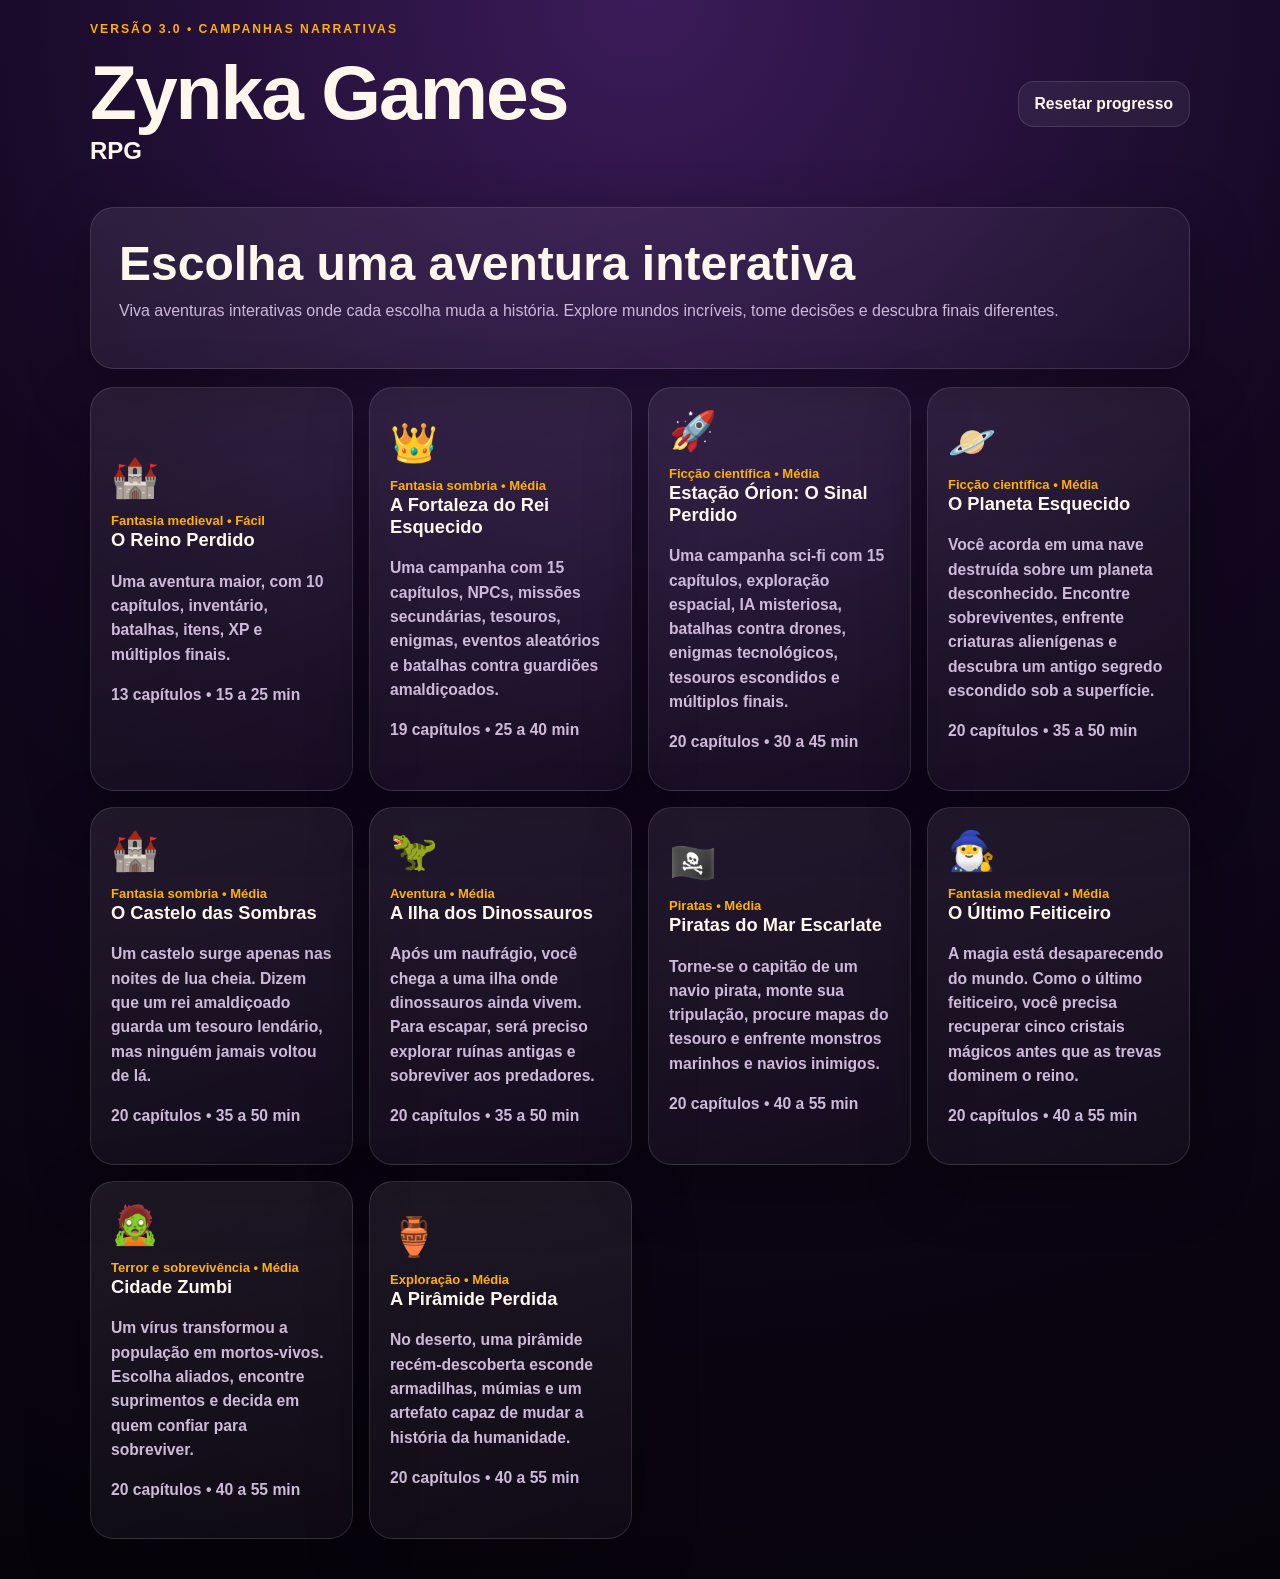
==== index.html @ 3a62dd5e "update index.html" ====
<!DOCTYPE html>
<html lang="pt-BR">
<head>
  <link rel="shortcut icon" href="LogoZM.ico" type="image/x-icon" />
  <meta charset="UTF-8" />
  <meta name="viewport" content="width=device-width, initial-scale=1.0" />
  <title>Zynka Games 3.0</title>
  <link rel="stylesheet" href="style.css" />
</head>
<body>
  <div class="app">
    <header class="topbar">
      <div>
        <p class="eyebrow">Versão 3.0 • Campanhas narrativas</p>
        <h1>Zynka Games</h1>
        <h2>RPG</h2>
      </div>
      <button id="resetBtn" class="ghost">Resetar progresso</button>
    </header>

    <main>
      <section id="homeScreen" class="screen active">
        <div class="hero-card">
          <h2>Escolha uma aventura interativa</h2>
          <p>
            Viva aventuras interativas onde cada escolha muda a história. Explore mundos incríveis, tome decisões e descubra finais diferentes.
          </p>
        </div>
        <div id="adventureList" class="grid"></div>
      </section>

      <section id="characterScreen" class="screen">
        <button class="backBtn ghost">← Voltar</button>
        <div class="panel">
          <h2 id="selectedAdventureTitle">Criar personagem</h2>
          <p id="selectedAdventureDesc"></p>
          <label for="heroName">Nome do herói</label>
          <input id="heroName" type="text" maxlength="24" placeholder="Ex: Catarino, Luna, Ragnar" />
          <div class="class-grid">
            <button class="class-card" data-class="Guerreiro">⚔️<strong>Guerreiro</strong><span>Mais vida, defesa e ataque equilibrado.</span></button>
            <button class="class-card" data-class="Mago">🔮<strong>Mago</strong><span>Ataque forte, vida menor e orbe inicial.</span></button>
            <button class="class-card" data-class="Ladino">🗡️<strong>Ladino</strong><span>Mais ouro inicial, agilidade e gazua.</span></button>
          </div>
          <button id="startAdventureBtn" class="primary">Começar aventura</button>
        </div>
      </section>

      <section id="gameScreen" class="screen">
        <div class="game-layout">
          <aside class="status-card">
            <button id="homeBtn" class="ghost full">🏠 Aventuras</button>
            <h3 id="heroDisplay">Herói</h3>
            <p id="adventureDisplay"></p>
            <div class="stat"><span>Vida</span><strong id="hpDisplay">0</strong></div>
            <div class="stat"><span>Ataque</span><strong id="atkDisplay">0</strong></div>
            <div class="stat"><span>Defesa</span><strong id="defDisplay">0</strong></div>
            <div class="stat"><span>Nível</span><strong id="levelDisplay">1</strong></div>
            <div class="stat"><span>XP</span><strong id="xpDisplay">0</strong></div>
            <div class="stat"><span>Ouro</span><strong id="goldDisplay">0</strong></div>
            <div class="inventory">
              <h4>Inventário</h4>
              <ul id="inventoryList"></ul>
            </div>
          </aside>

          <article class="story-card">
            <p id="chapterTag" class="eyebrow"></p>
            <img id="chapterImage" class="chapter-image hidden" alt="Imagem do capítulo" />
            <h2 id="storyTitle"></h2>
            <div id="sceneBox" class="scene-box hidden"></div>
            <div id="dialogueBox" class="dialogue-box hidden"></div>
            <p id="storyText"></p>
            <div id="sideQuestBox" class="sidequest hidden"></div>
            <div id="eventBox" class="event-box hidden"></div>
            <div id="battleBox" class="battle hidden"></div>
            <div id="choices" class="choices"></div>
          </article>
        </div>
      </section>
    </main>
  </div>

  <audio id="musicPlayer" loop></audio>
  <audio id="sfxPlayer"></audio>
  <script type="module" src="script.js"></script>
</body>
</html>
---- style.css ----
:root {
  --bg: #12071f;
  --panel: #21112f;
  --panel2: #2b173d;
  --text: #fff7ec;
  --muted: #ceb9db;
  --brand: #ffb000;
  --brand2: #8b5cf6;
  --danger: #ff5c7a;
  --ok: #28d47d;
  --border: rgba(255,255,255,.12);
  --shadow: 0 20px 60px rgba(0,0,0,.35);
}
* { box-sizing: border-box; }
body {
  margin: 0;
  font-family: Arial, Helvetica, sans-serif;
  background: radial-gradient(circle at top, #3b1b59 0%, var(--bg) 45%, #06030a 100%);
  color: var(--text);
  min-height: 100vh;
}
.app { width: min(1100px, 94vw); margin: 0 auto; padding: 22px 0 40px; }
.topbar { display: flex; align-items: center; justify-content: space-between; gap: 16px; margin-bottom: 22px; }
h1, h2, h3, p { margin-top: 0; }
h1 { font-size: clamp(2rem, 8vw, 4.8rem); margin-bottom: 0; letter-spacing: -2px; }
.eyebrow { color: var(--brand); text-transform: uppercase; letter-spacing: 2px; font-size: .76rem; font-weight: bold; }
.screen { display: none; }
.screen.active { display: block; }
.hero-card, .panel, .story-card, .status-card, .adventure-card {
  background: linear-gradient(160deg, rgba(255,255,255,.08), rgba(255,255,255,.03));
  border: 1px solid var(--border);
  border-radius: 24px;
  box-shadow: var(--shadow);
}
.hero-card { padding: 28px; margin-bottom: 18px; }
.hero-card h2 { font-size: clamp(1.6rem, 6vw, 3rem); margin-bottom: 8px; }
.hero-card p, .panel p, .adventure-card p, #storyText { color: var(--muted); line-height: 1.55; }
.grid { display: grid; grid-template-columns: repeat(auto-fit, minmax(240px, 1fr)); gap: 16px; }
.adventure-card { padding: 20px; text-align: left; cursor: pointer; transition: .2s; }
.adventure-card:hover { transform: translateY(-4px); border-color: rgba(255,176,0,.5); }
.adventure-card .icon { font-size: 2.4rem; display: block; margin-bottom: 10px; }
.adventure-card small { color: var(--brand); font-weight: bold; }
.panel { padding: 24px; max-width: 760px; margin: 0 auto; }
label { display: block; margin: 16px 0 8px; color: var(--brand); font-weight: bold; }
input { width: 100%; padding: 15px; border-radius: 16px; border: 1px solid var(--border); background: rgba(0,0,0,.3); color: var(--text); font-size: 1rem; }
.class-grid { display: grid; grid-template-columns: repeat(auto-fit, minmax(170px, 1fr)); gap: 12px; margin: 16px 0; }
.class-card { min-height: 130px; display: flex; flex-direction: column; gap: 8px; align-items: flex-start; }
.class-card.selected { border-color: var(--brand); background: rgba(255,176,0,.14); }
.class-card span { color: var(--muted); text-align: left; }
button { border: 1px solid var(--border); background: var(--panel2); color: var(--text); border-radius: 16px; padding: 13px 16px; font-size: .98rem; cursor: pointer; font-weight: bold; }
button:hover { filter: brightness(1.12); }
.primary { background: linear-gradient(135deg, var(--brand), #ff6a00); color: #241000; border: none; width: 100%; }
.ghost { background: rgba(255,255,255,.06); }
.full { width: 100%; margin-bottom: 16px; }
.backBtn { margin-bottom: 16px; }
.game-layout { display: grid; grid-template-columns: 280px 1fr; gap: 18px; }
.status-card, .story-card { padding: 20px; }
.status-card { align-self: start; position: sticky; top: 12px; }
.stat { display: flex; justify-content: space-between; padding: 10px 0; border-bottom: 1px solid var(--border); }
.stat strong { color: var(--brand); }
.inventory ul { padding-left: 18px; color: var(--muted); }
.inventory li { margin-bottom: 5px; }
.story-card { min-height: 500px; }
#storyTitle { font-size: clamp(1.6rem, 5vw, 2.8rem); }
.chapter-image { width: 100%; max-height: 280px; object-fit: cover; border-radius: 20px; margin-bottom: 18px; border: 1px solid var(--border); }
.choices { display: grid; gap: 12px; margin-top: 22px; }
.choice { text-align: left; background: rgba(139,92,246,.22); }
.choice.reward { background: rgba(40,212,125,.12); }
.choice.danger { background: rgba(255,92,122,.14); }
.choice.locked { opacity: .55; cursor: not-allowed; }
.battle { border: 1px solid rgba(255,92,122,.35); background: rgba(255,92,122,.1); border-radius: 18px; padding: 16px; margin: 18px 0; }
.battle img { width: 100%; max-height: 220px; object-fit: cover; border-radius: 16px; margin: 10px 0; }
.hidden { display: none; }
.toast {
  position: fixed; left: 50%; bottom: 22px; transform: translateX(-50%);
  background: #fff7ec; color: #16071f; padding: 12px 16px; border-radius: 999px;
  font-weight: bold; box-shadow: var(--shadow); z-index: 20; max-width: 92vw; text-align: center;
}
@media (max-width: 760px) {
  .topbar { align-items: flex-start; flex-direction: column; }
  .game-layout { grid-template-columns: 1fr; }
  .status-card { position: static; }
}
.scene-box, .dialogue-box, .sidequest, .event-box {
  border: 1px solid var(--border);
  background: rgba(255,255,255,.055);
  border-radius: 18px;
  padding: 14px 16px;
  margin: 14px 0;
  color: var(--muted);
  line-height: 1.5;
}
.scene-box strong, .dialogue-box strong, .sidequest strong, .event-box strong { color: var(--brand); }
.dialogue-box { display: flex; gap: 14px; align-items: flex-start; }
.dialogue-box img {
  width: 72px;
  height: 72px;
  object-fit: cover;
  border-radius: 18px;
  border: 1px solid var(--border);
  flex: 0 0 auto;
}
.dialogue-box p { margin: 6px 0 0; color: var(--text); }
.sidequest { border-color: rgba(255,176,0,.32); background: rgba(255,176,0,.08); }
.event-box { border-color: rgba(139,92,246,.35); background: rgba(139,92,246,.10); }
.save-card { border-color: rgba(40,212,125,.35); }
.error-card { border-color: rgba(255,92,122,.45); }
@media (max-width: 520px) {
  .dialogue-box { flex-direction: column; }
  .dialogue-box img { width: 100%; height: 160px; }
}
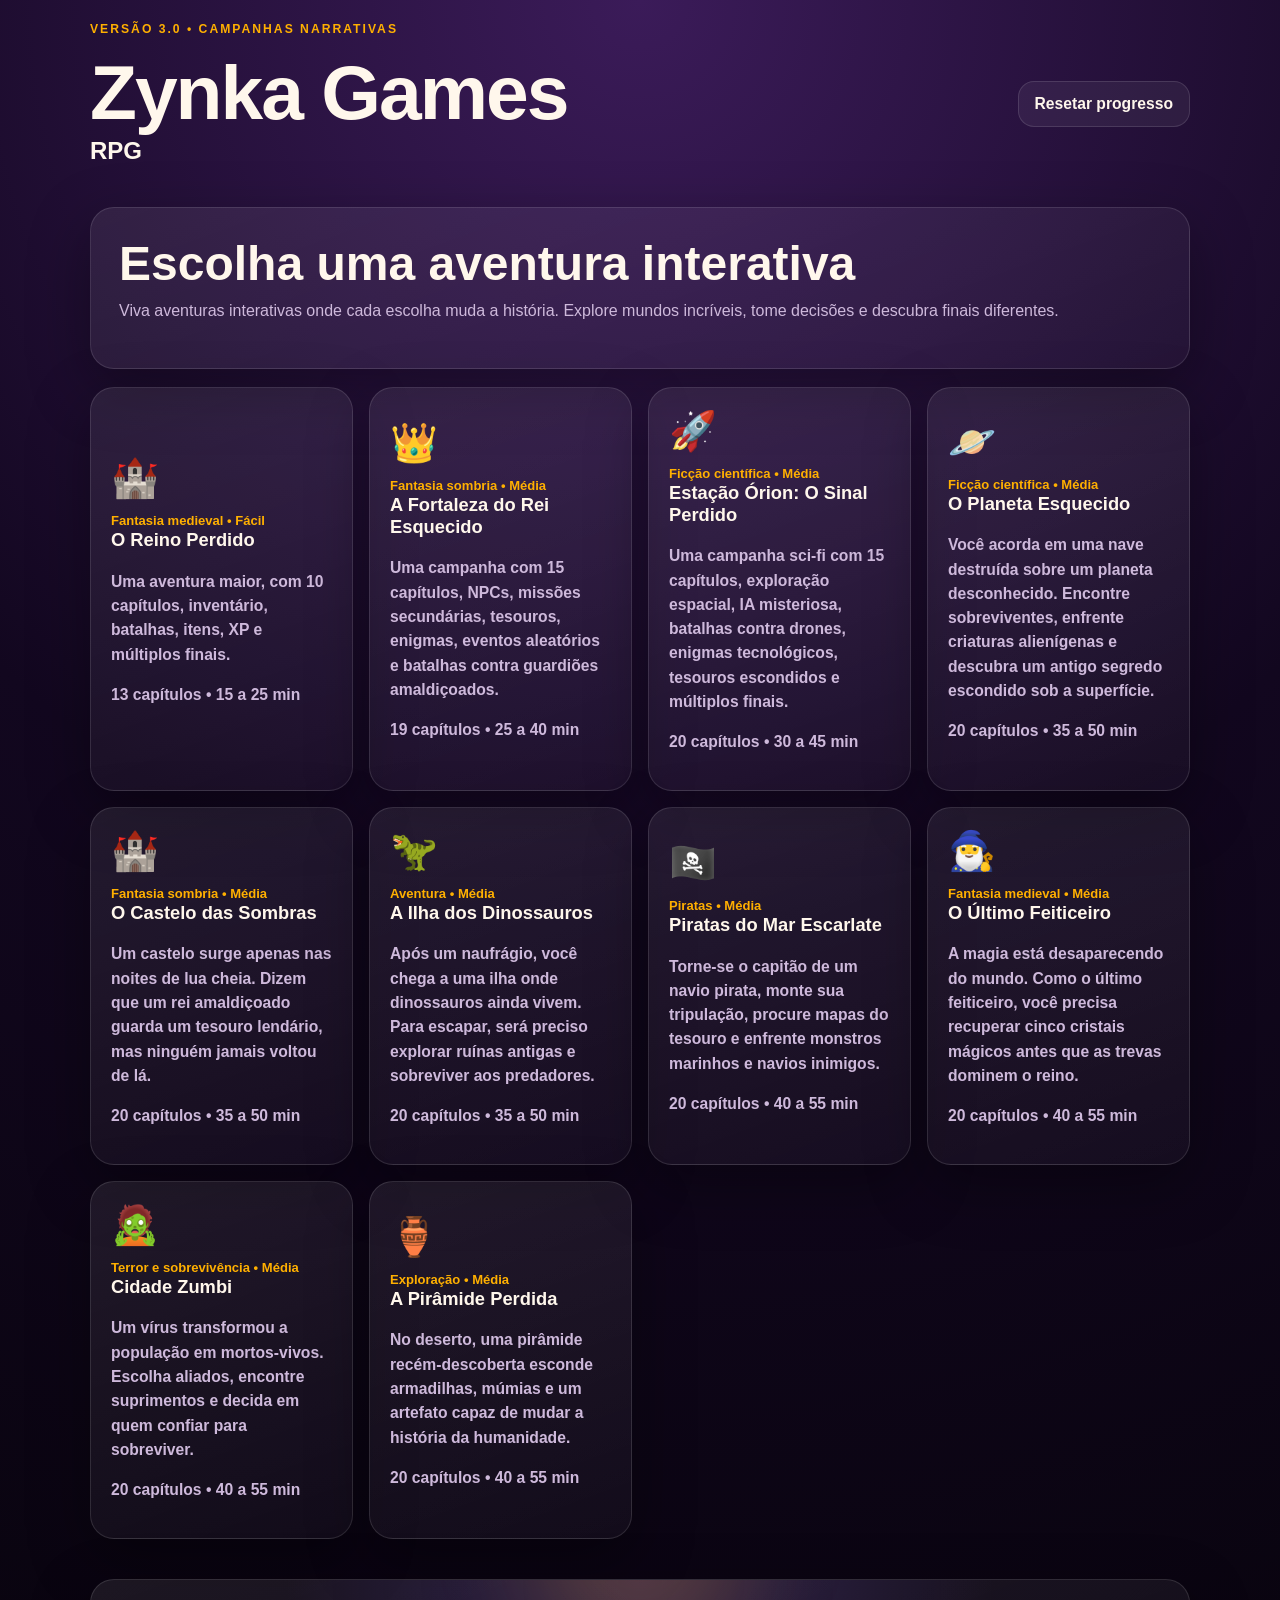
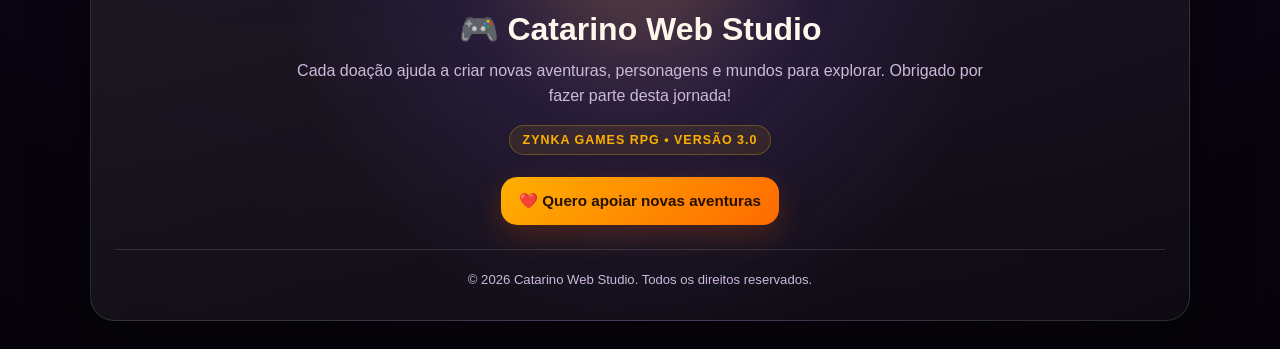
==== commit 676ba77a: "update" ====
--- a/index.html
+++ b/index.html
@@ -79,7 +79,38 @@
       </section>
     </main>
   </div>
+  <footer class="footer">
+  <div class="footer-content">
 
+    <h3>🎮 Catarino Web Studio</h3>
+
+    <p class="footer-text">
+      Cada doação ajuda a criar novas aventuras, personagens e mundos para explorar.
+      Obrigado por fazer parte desta jornada!
+    </p>
+
+    <p class="footer-version">
+      Zynka Games RPG • Versão 3.0
+    </p>
+
+    <div class="footer-buttons">
+
+      <a
+        href="SEU_LINK_MERCADO_PAGO"
+        target="_blank"
+        rel="noopener noreferrer"
+        class="footer-btn donate">
+        ❤️ Quero apoiar novas aventuras
+      </a>
+
+    </div>
+
+    <p class="footer-copy">
+      © 2026 Catarino Web Studio. Todos os direitos reservados.
+    </p>
+
+  </div>
+</footer>
   <audio id="musicPlayer" loop></audio>
   <audio id="sfxPlayer"></audio>
   <script type="module" src="script.js"></script>
--- a/style.css
+++ b/style.css
@@ -109,3 +109,181 @@
   .dialogue-box { flex-direction: column; }
   .dialogue-box img { width: 100%; height: 160px; }
 }
+/* =========================
+   RODAPÉ — ZYNKA GAMES
+========================= */
+
+.footer {
+  width: min(1100px, 94vw);
+  margin: 0 auto 28px;
+  padding: 0;
+}
+
+.footer-content {
+  position: relative;
+  overflow: hidden;
+  padding: 30px 24px;
+  text-align: center;
+
+  background:
+    radial-gradient(
+      circle at top,
+      rgba(139, 92, 246, .22),
+      transparent 55%
+    ),
+    linear-gradient(
+      160deg,
+      rgba(255, 255, 255, .08),
+      rgba(255, 255, 255, .03)
+    );
+
+  border: 1px solid var(--border);
+  border-radius: 24px;
+  box-shadow: var(--shadow);
+}
+
+/* Brilho decorativo no fundo */
+.footer-content::before {
+  content: "";
+  position: absolute;
+  width: 230px;
+  height: 230px;
+  top: -150px;
+  left: 50%;
+  transform: translateX(-50%);
+  border-radius: 50%;
+  background: rgba(255, 176, 0, .16);
+  filter: blur(45px);
+  pointer-events: none;
+}
+
+.footer-content > * {
+  position: relative;
+  z-index: 1;
+}
+
+.footer h3 {
+  margin-bottom: 10px;
+  color: var(--text);
+  font-size: clamp(1.4rem, 5vw, 2rem);
+}
+
+.footer-text {
+  max-width: 700px;
+  margin: 0 auto 12px;
+  color: var(--muted);
+  line-height: 1.6;
+}
+
+.footer-highlight {
+  max-width: 680px;
+  margin: 0 auto 20px;
+  color: var(--brand);
+  font-weight: bold;
+  line-height: 1.5;
+}
+
+.footer-version {
+  display: inline-block;
+  margin: 4px 0 22px;
+  padding: 7px 13px;
+
+  color: var(--brand);
+  background: rgba(255, 176, 0, .09);
+  border: 1px solid rgba(255, 176, 0, .28);
+  border-radius: 999px;
+
+  font-size: .78rem;
+  font-weight: bold;
+  letter-spacing: 1px;
+  text-transform: uppercase;
+}
+
+.footer-buttons {
+  display: flex;
+  flex-wrap: wrap;
+  justify-content: center;
+  gap: 12px;
+  margin-bottom: 24px;
+}
+
+.footer-btn {
+  display: inline-flex;
+  align-items: center;
+  justify-content: center;
+  min-height: 48px;
+  padding: 13px 18px;
+
+  color: var(--text);
+  background: rgba(139, 92, 246, .18);
+  border: 1px solid var(--border);
+  border-radius: 16px;
+
+  font-size: .95rem;
+  font-weight: bold;
+  text-decoration: none;
+
+  transition:
+    transform .2s ease,
+    filter .2s ease,
+    border-color .2s ease,
+    background .2s ease;
+}
+
+.footer-btn:hover {
+  transform: translateY(-3px);
+  filter: brightness(1.12);
+  border-color: rgba(139, 92, 246, .65);
+}
+
+.footer-btn:focus-visible {
+  outline: 3px solid rgba(255, 176, 0, .4);
+  outline-offset: 3px;
+}
+
+/* Botão principal de doação */
+.footer-btn.donate {
+  color: #241000;
+  background: linear-gradient(
+    135deg,
+    var(--brand),
+    #ff6a00
+  );
+  border: none;
+  box-shadow: 0 10px 30px rgba(255, 106, 0, .22);
+}
+
+.footer-btn.donate:hover {
+  transform: translateY(-4px) scale(1.02);
+  box-shadow: 0 14px 36px rgba(255, 106, 0, .32);
+}
+
+.footer-copy {
+  margin: 0;
+  padding-top: 20px;
+  color: var(--muted);
+  border-top: 1px solid var(--border);
+  font-size: .82rem;
+  line-height: 1.5;
+}
+
+/* Responsividade */
+@media (max-width: 620px) {
+  .footer {
+    margin-bottom: 18px;
+  }
+
+  .footer-content {
+    padding: 25px 18px;
+    border-radius: 20px;
+  }
+
+  .footer-buttons {
+    display: grid;
+    grid-template-columns: 1fr;
+  }
+
+  .footer-btn {
+    width: 100%;
+  }
+}
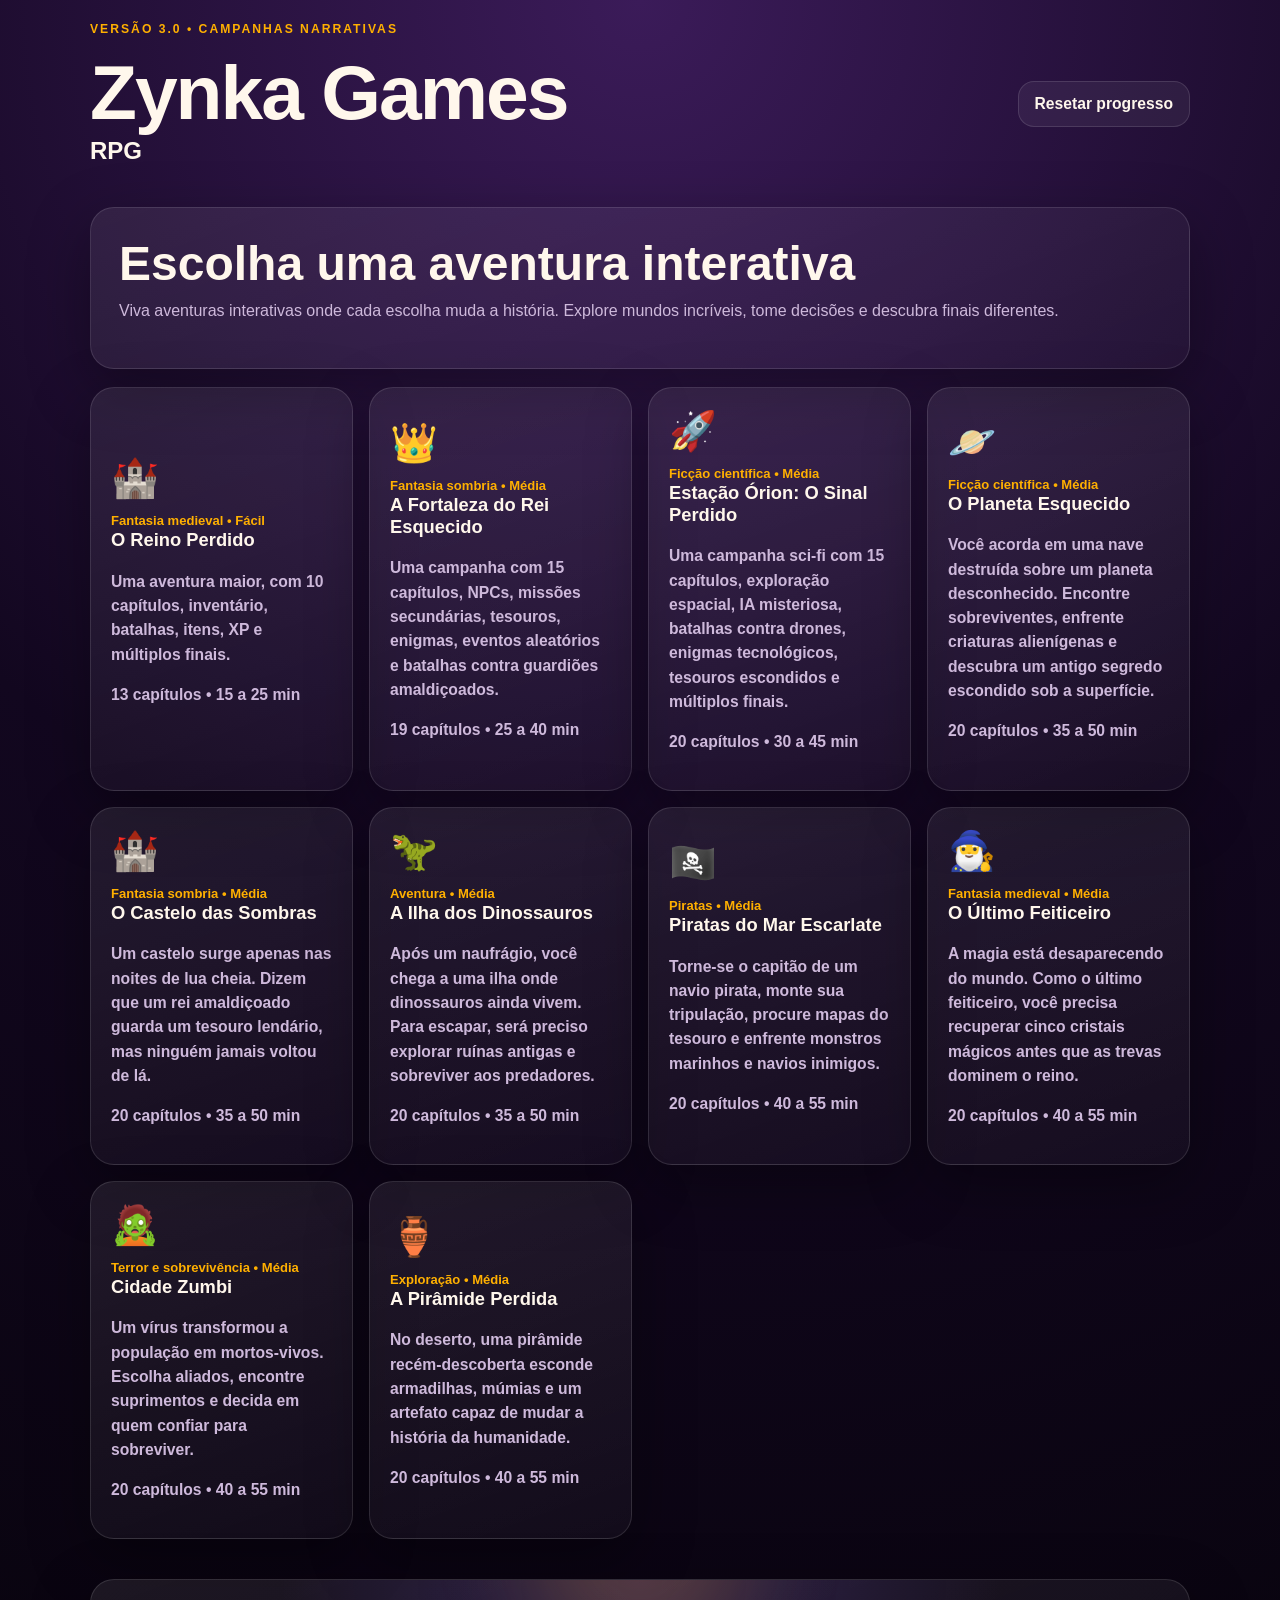
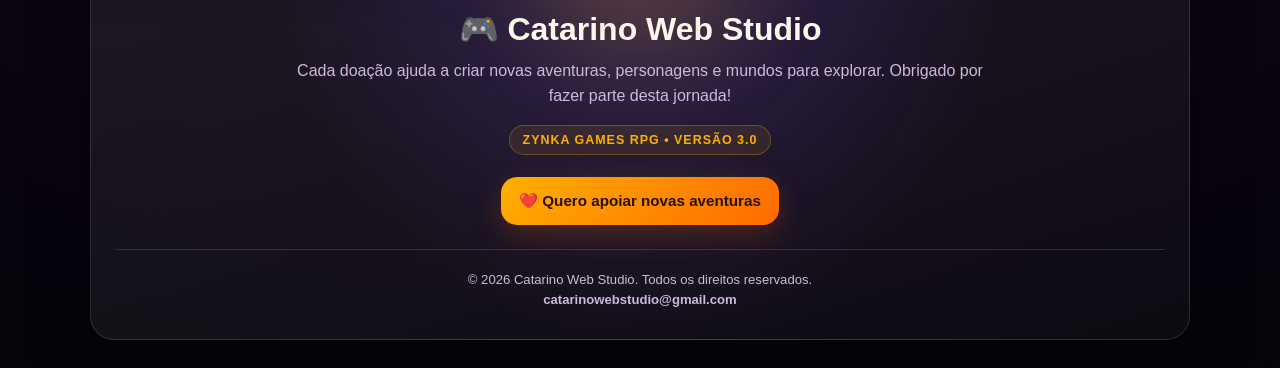
==== commit fda79da7: "update index.html" ====
--- a/index.html
+++ b/index.html
@@ -96,7 +96,7 @@
     <div class="footer-buttons">
 
       <a
-        href="SEU_LINK_MERCADO_PAGO"
+        href="https://mpago.la/15k9JA8"
         target="_blank"
         rel="noopener noreferrer"
         class="footer-btn donate">
@@ -107,6 +107,8 @@
 
     <p class="footer-copy">
       © 2026 Catarino Web Studio. Todos os direitos reservados.
+      <br />
+      <strong>catarinowebstudio@gmail.com</strong>
     </p>
 
   </div>
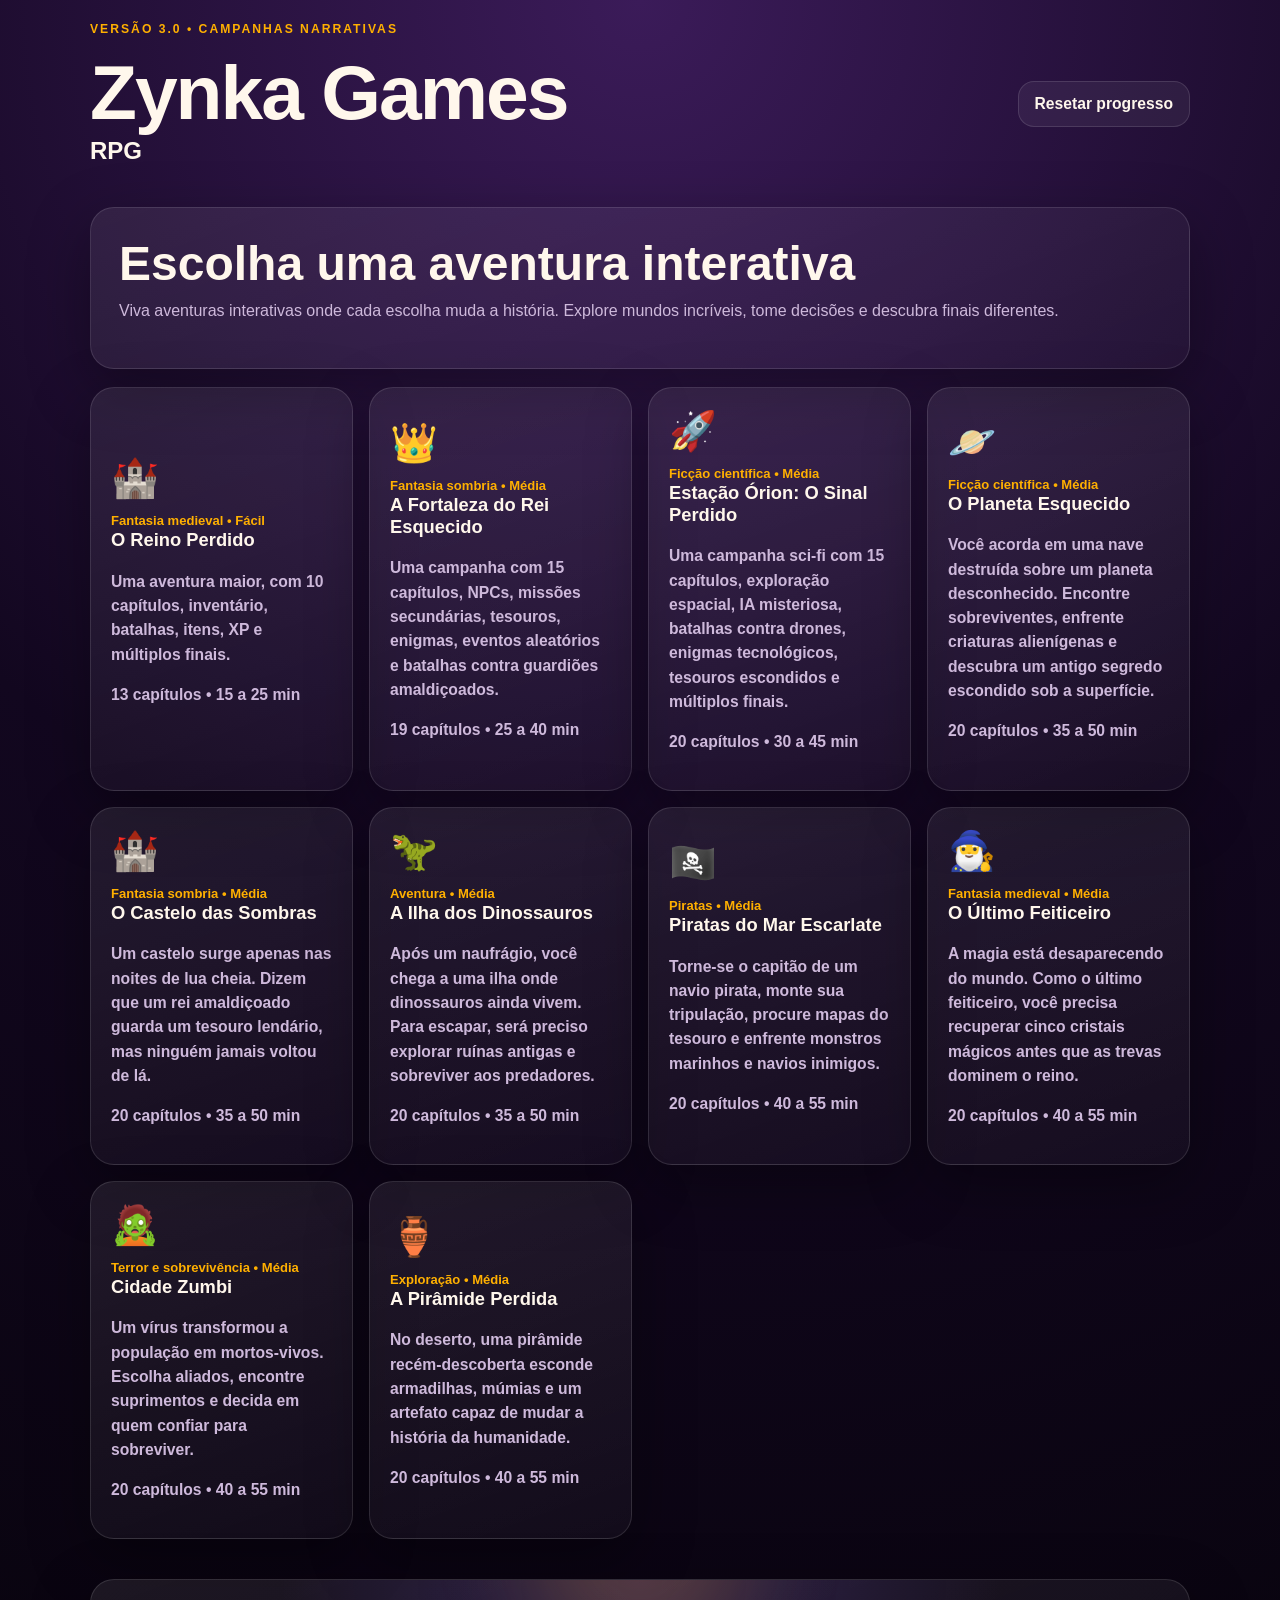
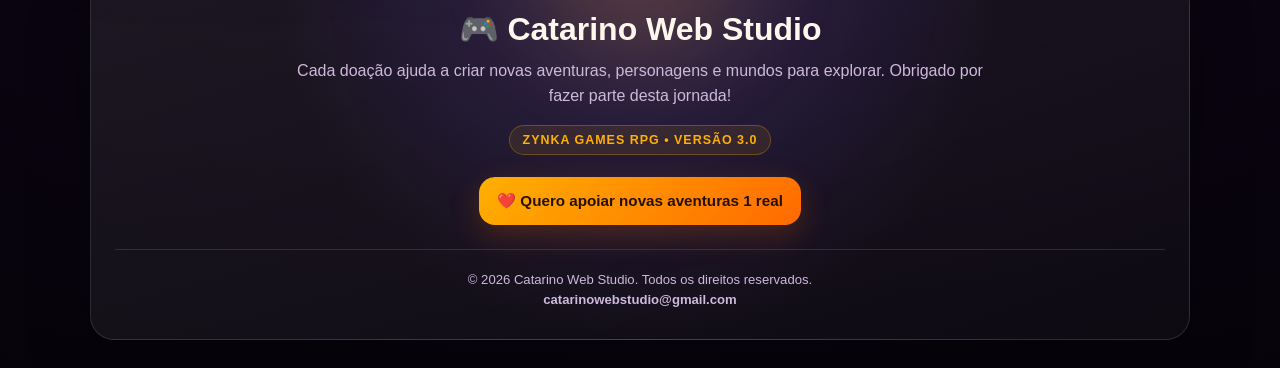
==== commit 69f38122: "update index.html" ====
--- a/index.html
+++ b/index.html
@@ -100,7 +100,7 @@
         target="_blank"
         rel="noopener noreferrer"
         class="footer-btn donate">
-        ❤️ Quero apoiar novas aventuras
+        ❤️ Quero apoiar novas aventuras 1 real
       </a>
 
     </div>
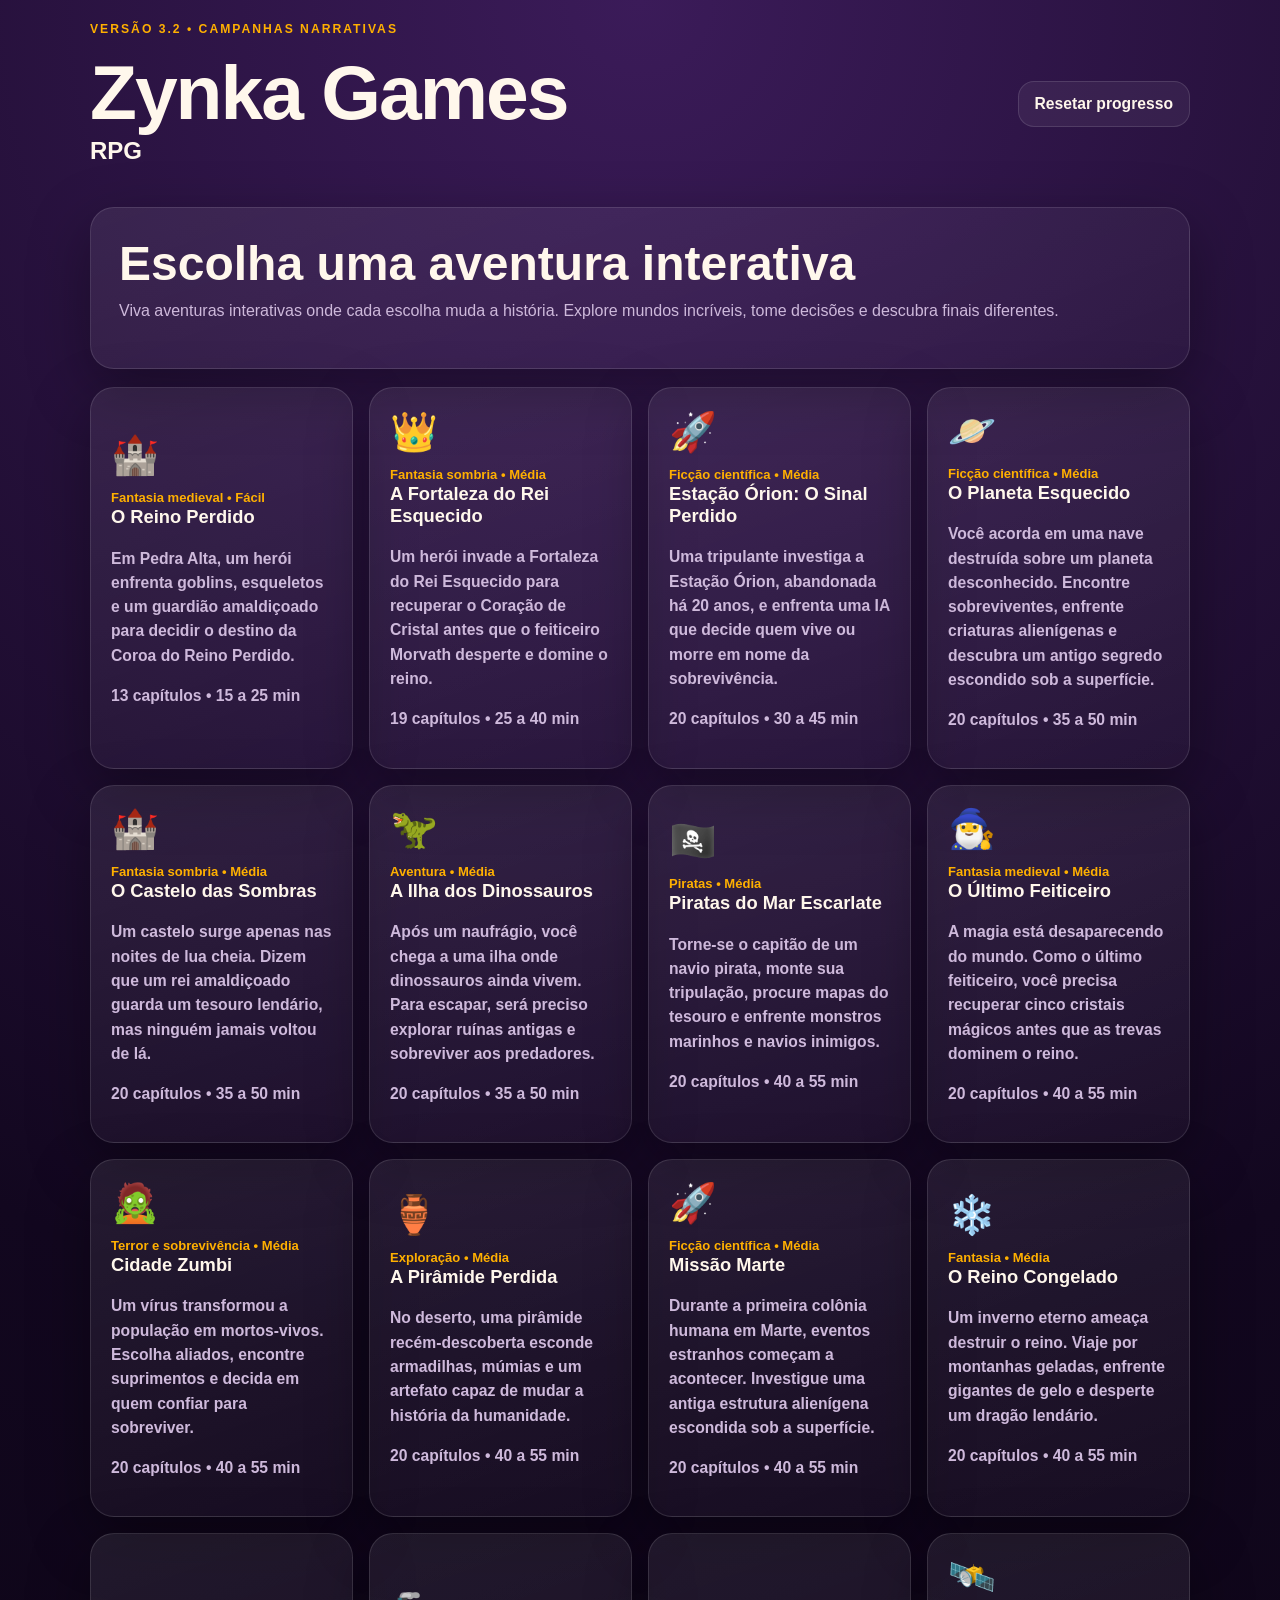
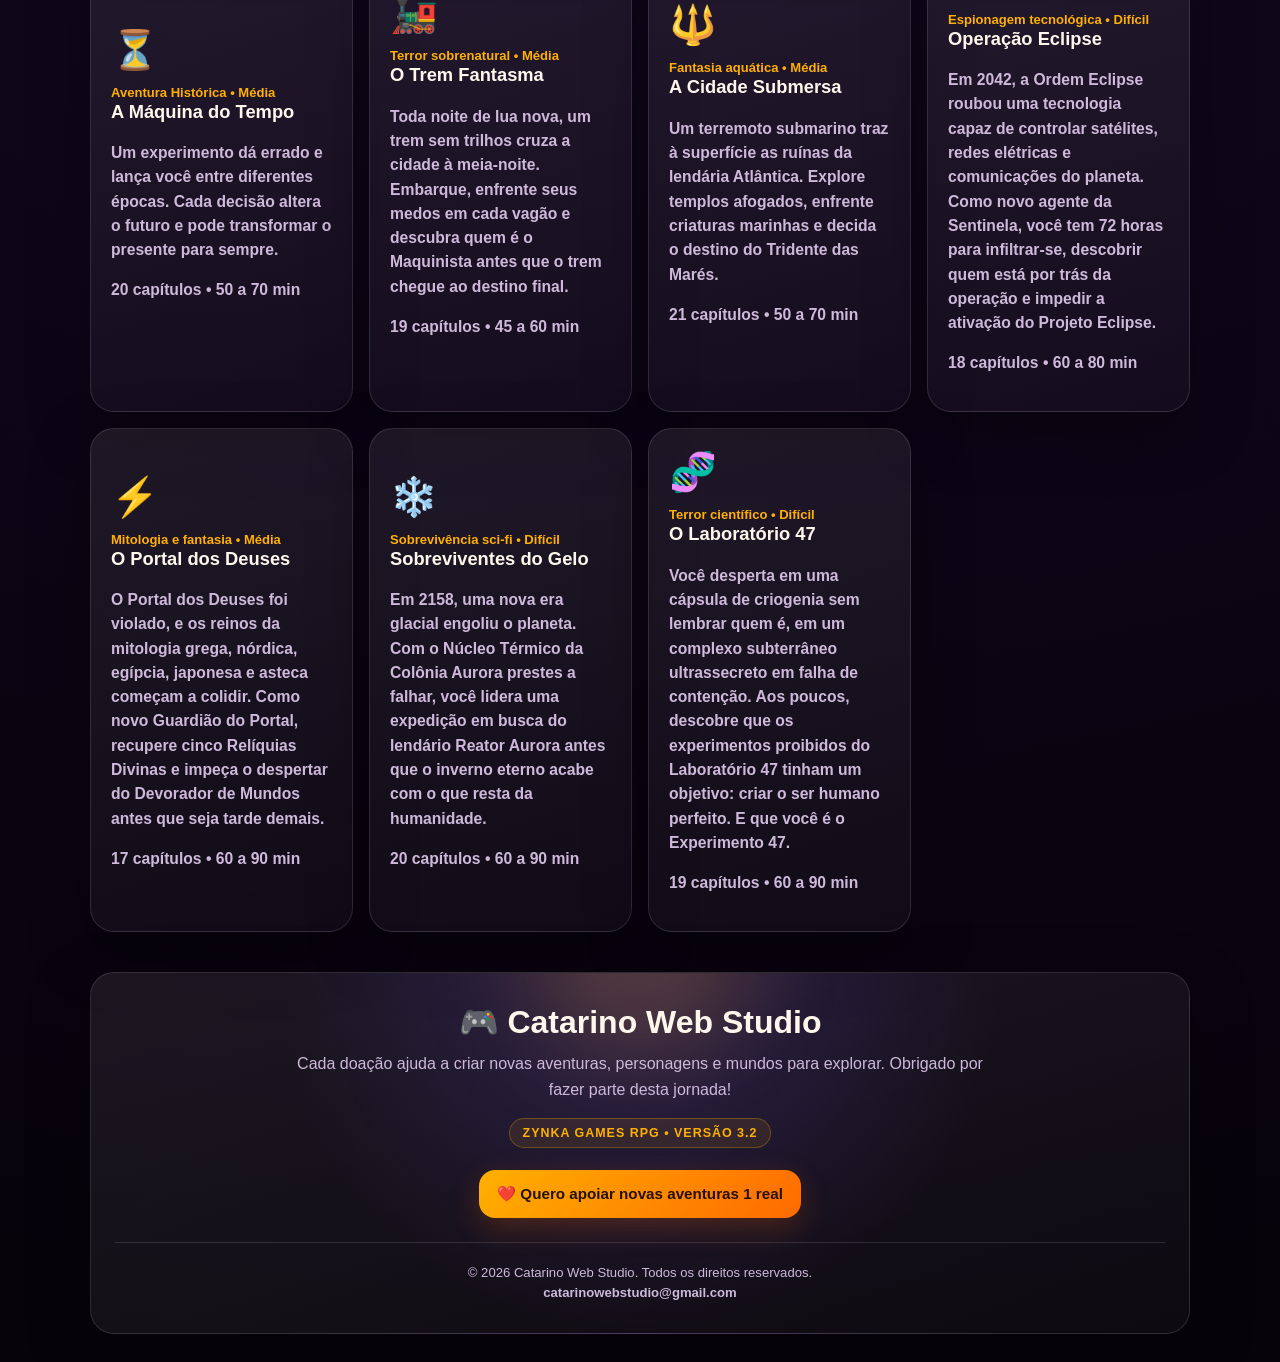
==== commit 229953d4: "update index.html" ====
--- a/index.html
+++ b/index.html
@@ -4,14 +4,14 @@
   <link rel="shortcut icon" href="LogoZM.ico" type="image/x-icon" />
   <meta charset="UTF-8" />
   <meta name="viewport" content="width=device-width, initial-scale=1.0" />
-  <title>Zynka Games 3.0</title>
+  <title>Zynka Games 3.2</title>
   <link rel="stylesheet" href="style.css" />
 </head>
 <body>
   <div class="app">
     <header class="topbar">
       <div>
-        <p class="eyebrow">Versão 3.0 • Campanhas narrativas</p>
+        <p class="eyebrow">Versão 3.2 • Campanhas narrativas</p>
         <h1>Zynka Games</h1>
         <h2>RPG</h2>
       </div>
@@ -90,7 +90,7 @@
     </p>
 
     <p class="footer-version">
-      Zynka Games RPG • Versão 3.0
+      Zynka Games RPG • Versão 3.2
     </p>
 
     <div class="footer-buttons">
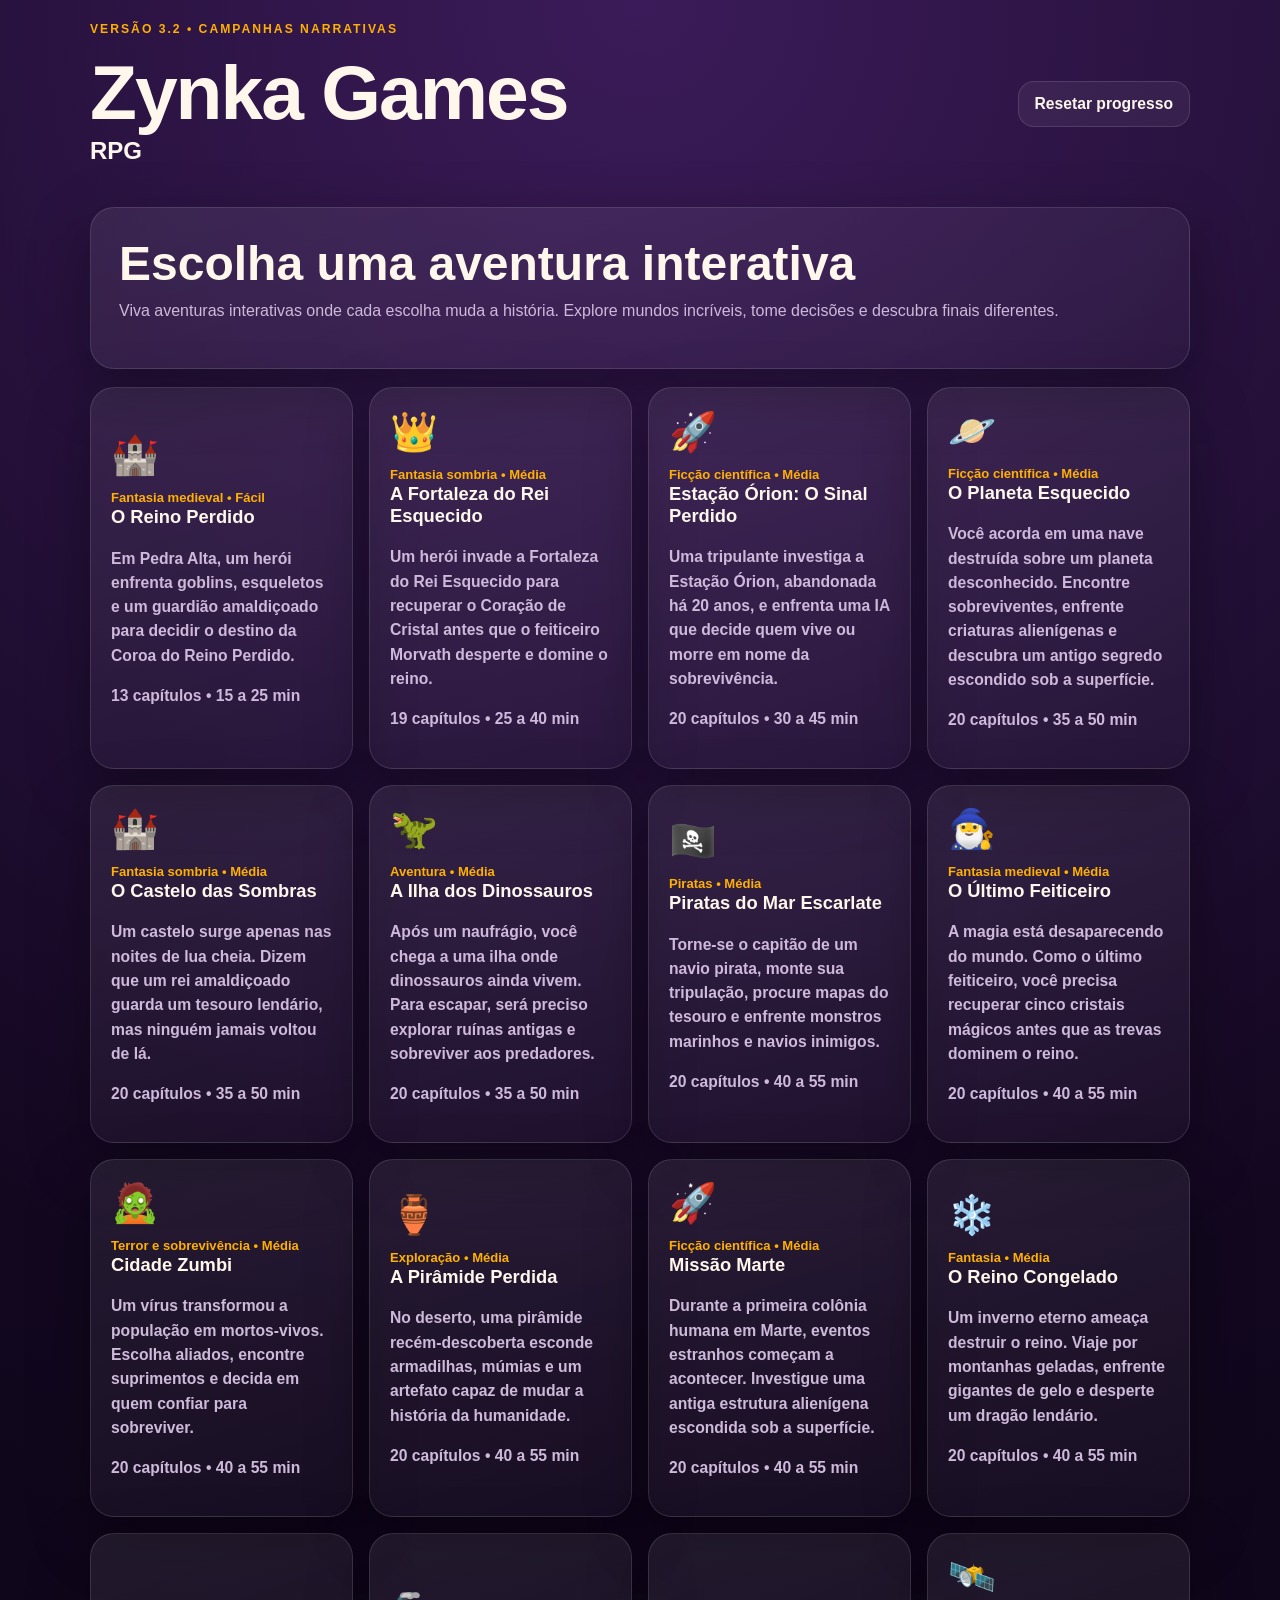
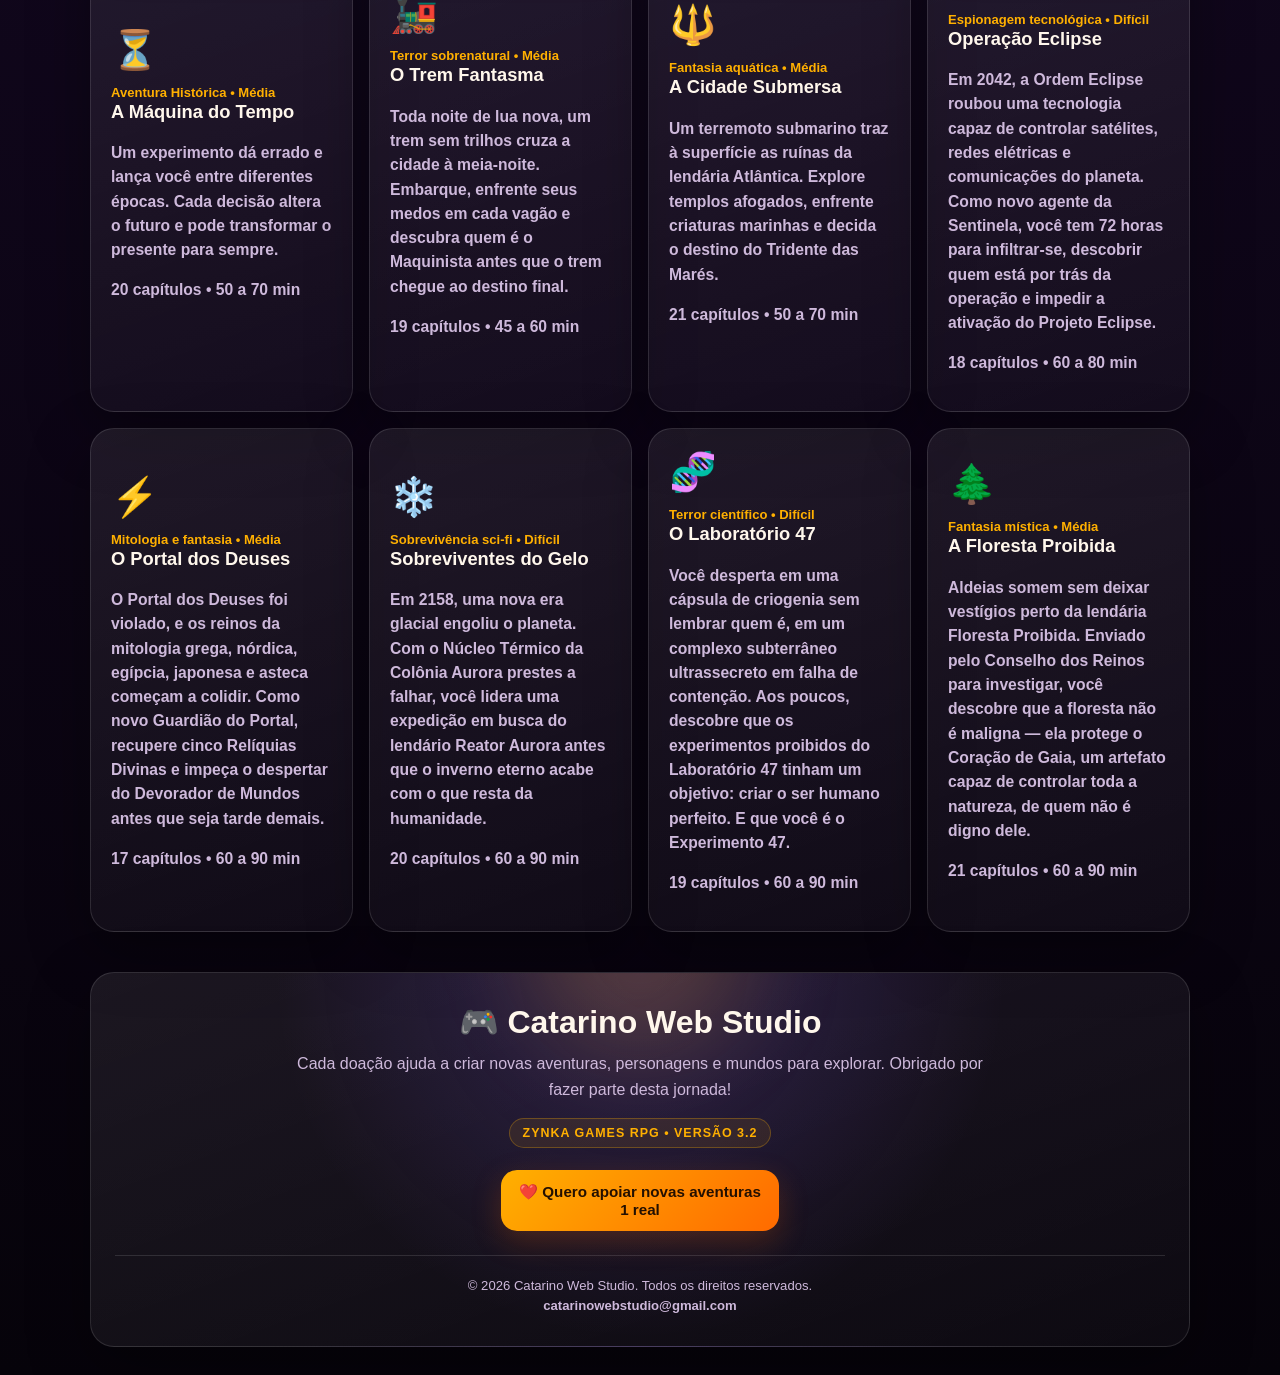
==== commit d3fdc935: "update index.html" ====
--- a/index.html
+++ b/index.html
@@ -100,7 +100,7 @@
         target="_blank"
         rel="noopener noreferrer"
         class="footer-btn donate">
-        ❤️ Quero apoiar novas aventuras 1 real
+        ❤️ Quero apoiar novas aventuras <br /> 1 real
       </a>
 
     </div>
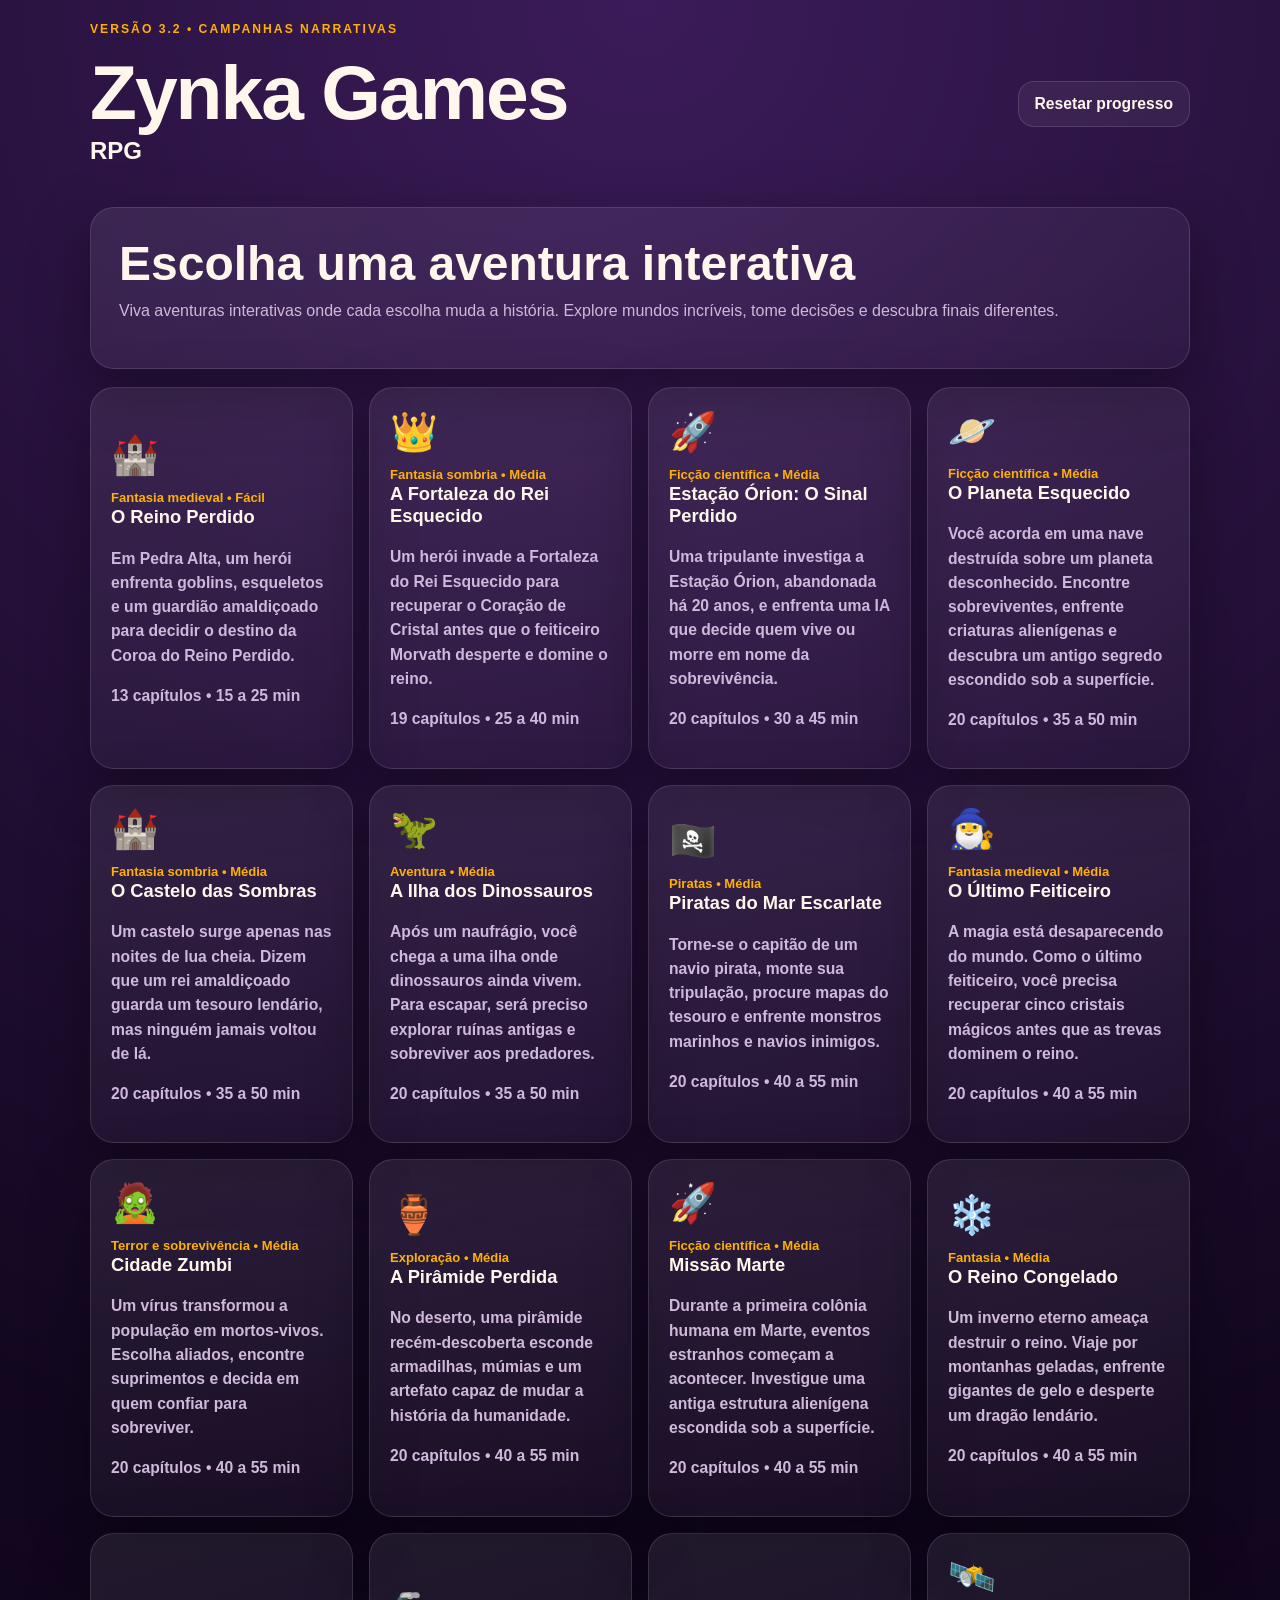
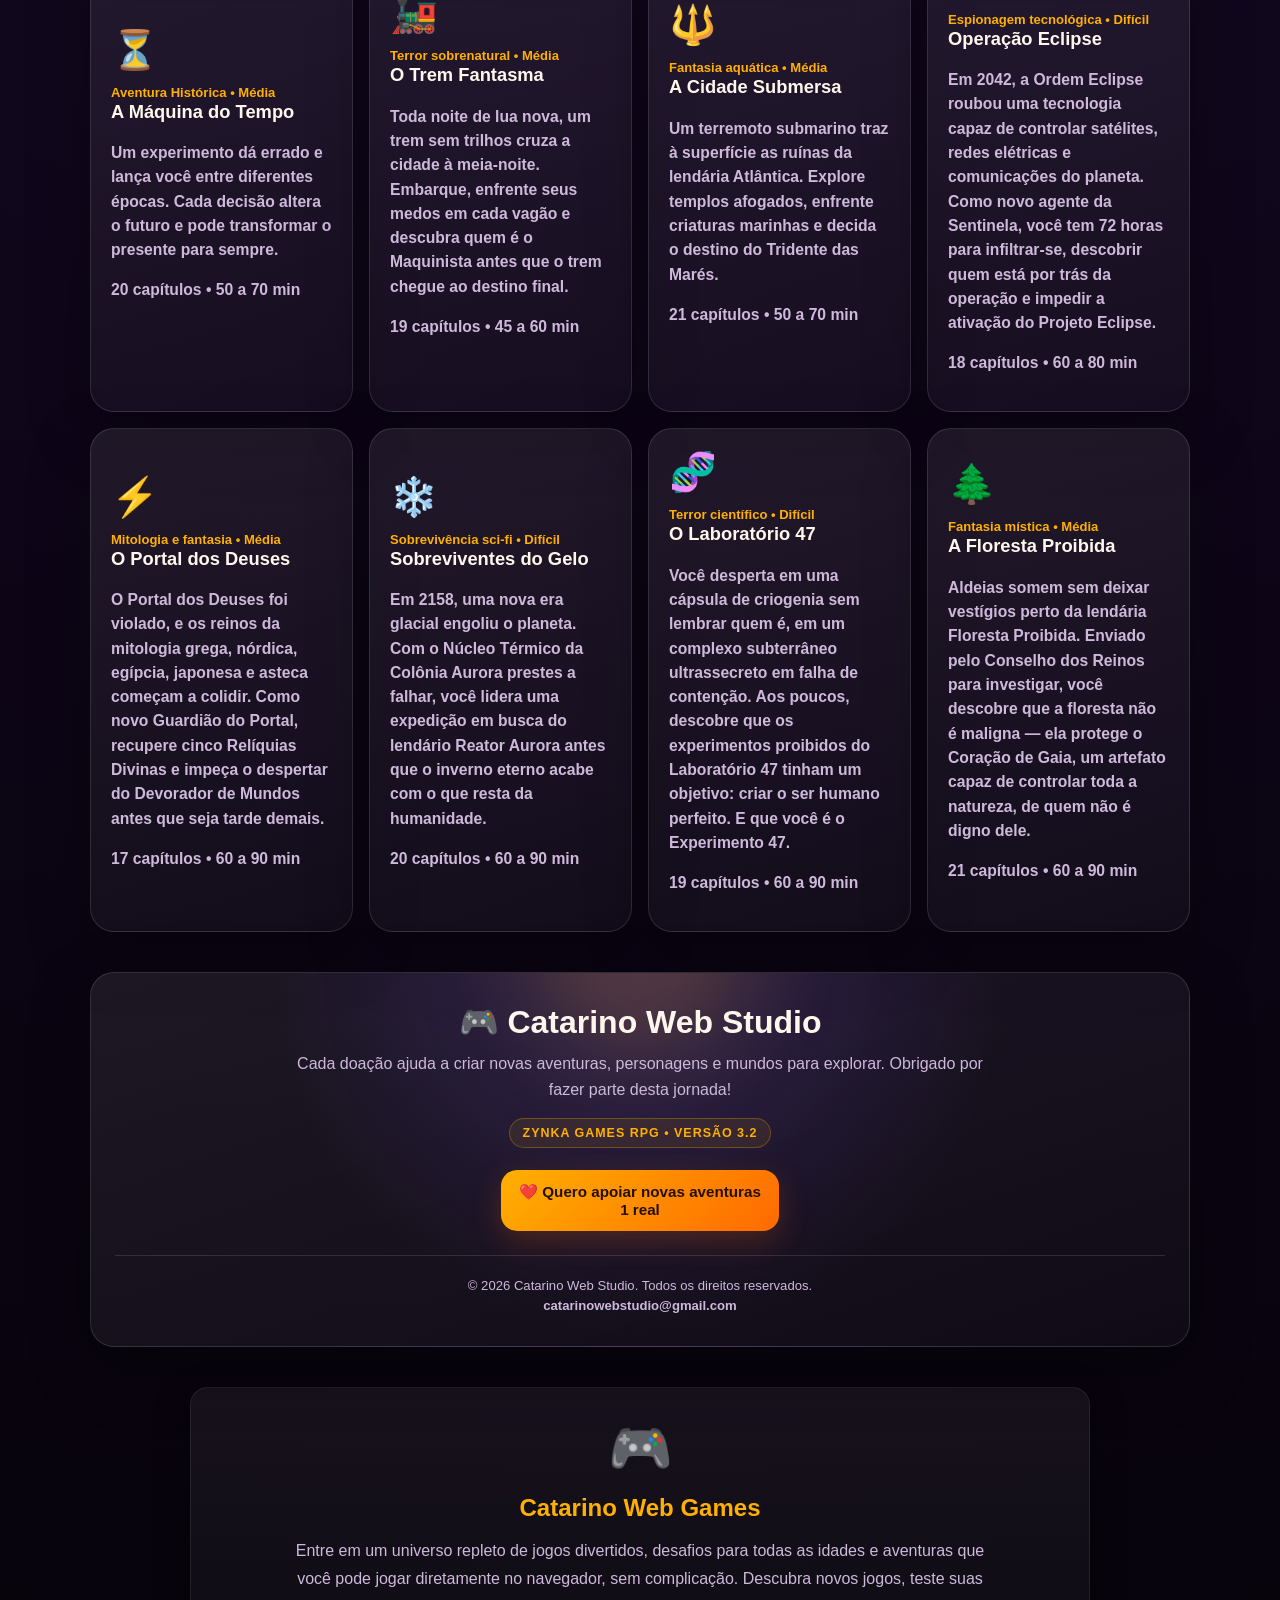
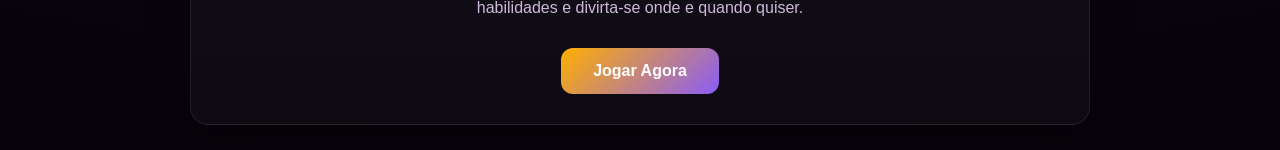
==== commit 3e68d6a2: "update" ====
--- a/index.html
+++ b/index.html
@@ -79,6 +79,7 @@
       </section>
     </main>
   </div>
+
   <footer class="footer">
   <div class="footer-content">
 
@@ -113,6 +114,26 @@
 
   </div>
 </footer>
+  <!-- Card Catarino Web Games -->
+<section class="footer-card">
+    <div class="footer-card-icon">🎮</div>
+
+    <h2>Catarino Web Games</h2>
+
+    <p>
+        Entre em um universo repleto de jogos divertidos, desafios para todas as
+        idades e aventuras que você pode jogar diretamente no navegador, sem
+        complicação. Descubra novos jogos, teste suas habilidades e divirta-se
+        onde e quando quiser.
+    </p>
+
+    <a
+        href="https://catarinowebgames.netlify.app"
+        target="_blank"
+        class="footer-card-btn">
+        Jogar Agora
+    </a>
+</section>
   <audio id="musicPlayer" loop></audio>
   <audio id="sfxPlayer"></audio>
   <script type="module" src="script.js"></script>
--- a/style.css
+++ b/style.css
@@ -286,4 +286,63 @@
   .footer-btn {
     width: 100%;
   }
+}
+/* Card acima do rodapé */
+
+.footer-card{
+    margin:40px auto 25px;
+    max-width:900px;
+    padding:30px;
+    border-radius:18px;
+    text-align:center;
+
+    background:linear-gradient(
+        180deg,
+        rgba(255,255,255,.06),
+        rgba(255,255,255,.03)
+    );
+
+    border:1px solid rgba(255,255,255,.08);
+
+    box-shadow:0 12px 35px rgba(0,0,0,.35);
+}
+
+.footer-card-icon{
+    font-size:52px;
+    margin-bottom:15px;
+}
+
+.footer-card h2{
+    margin-bottom:15px;
+    color:var(--brand);
+}
+
+.footer-card p{
+    max-width:700px;
+    margin:0 auto 25px;
+    line-height:1.8;
+    color:var(--muted);
+}
+
+.footer-card-btn{
+    display:inline-block;
+    padding:14px 32px;
+    border-radius:12px;
+
+    background:linear-gradient(
+        135deg,
+        var(--brand),
+        var(--brand2)
+    );
+
+    color:#fff;
+    text-decoration:none;
+    font-weight:bold;
+
+    transition:.25s;
+}
+
+.footer-card-btn:hover{
+    transform:translateY(-3px);
+    box-shadow:0 10px 25px rgba(0,0,0,.35);
 }
